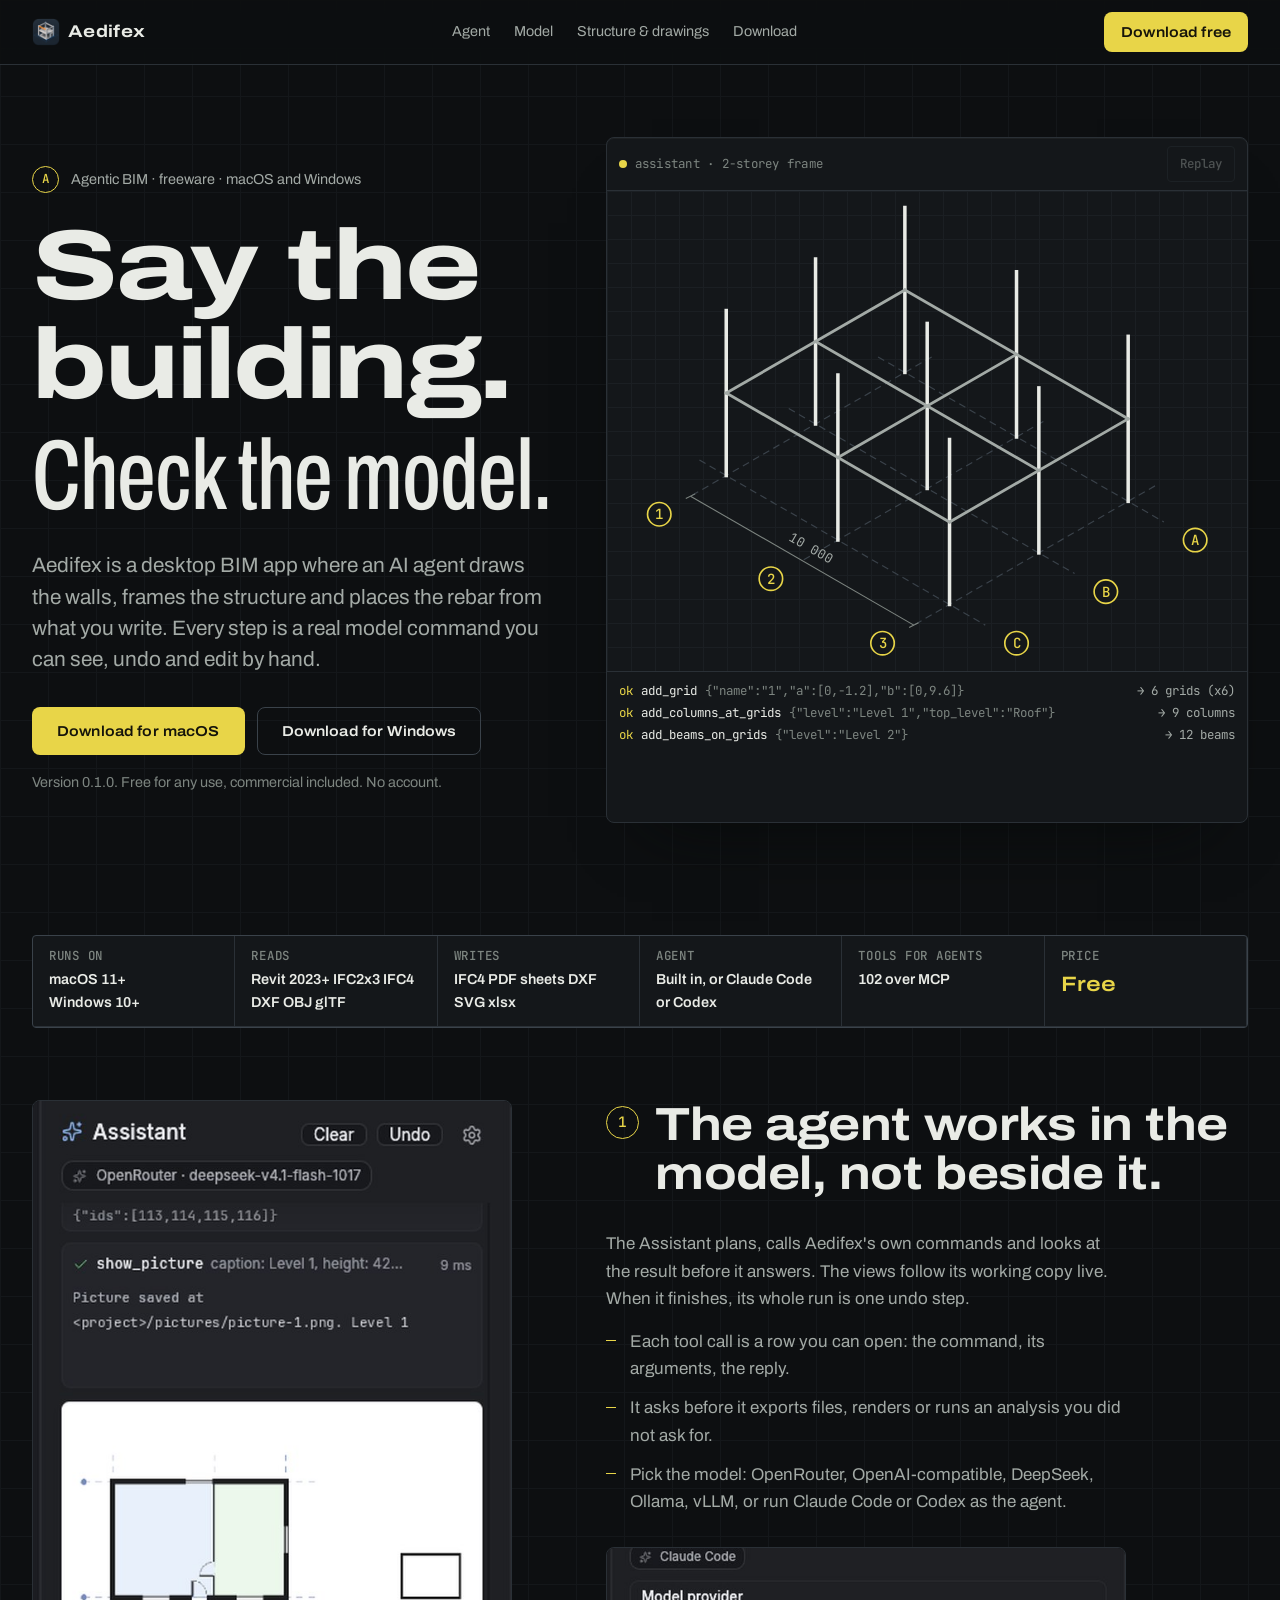
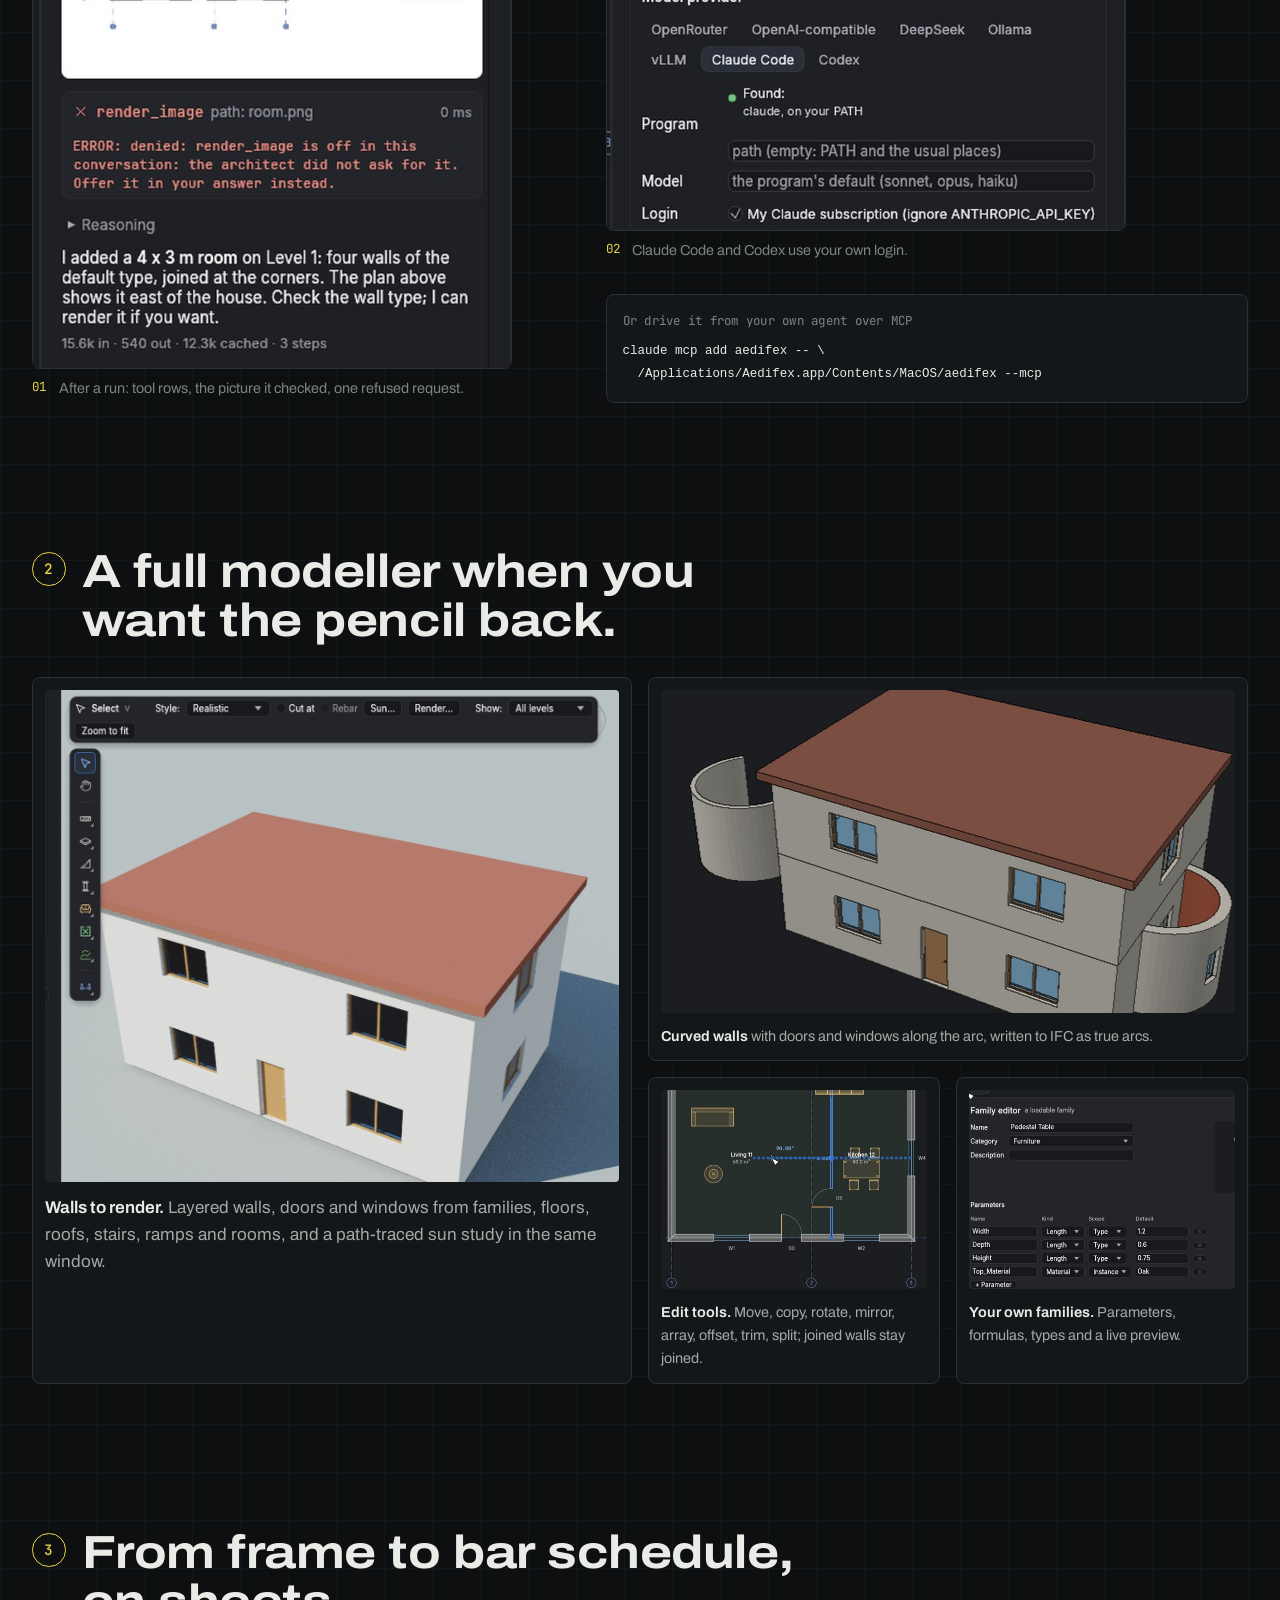
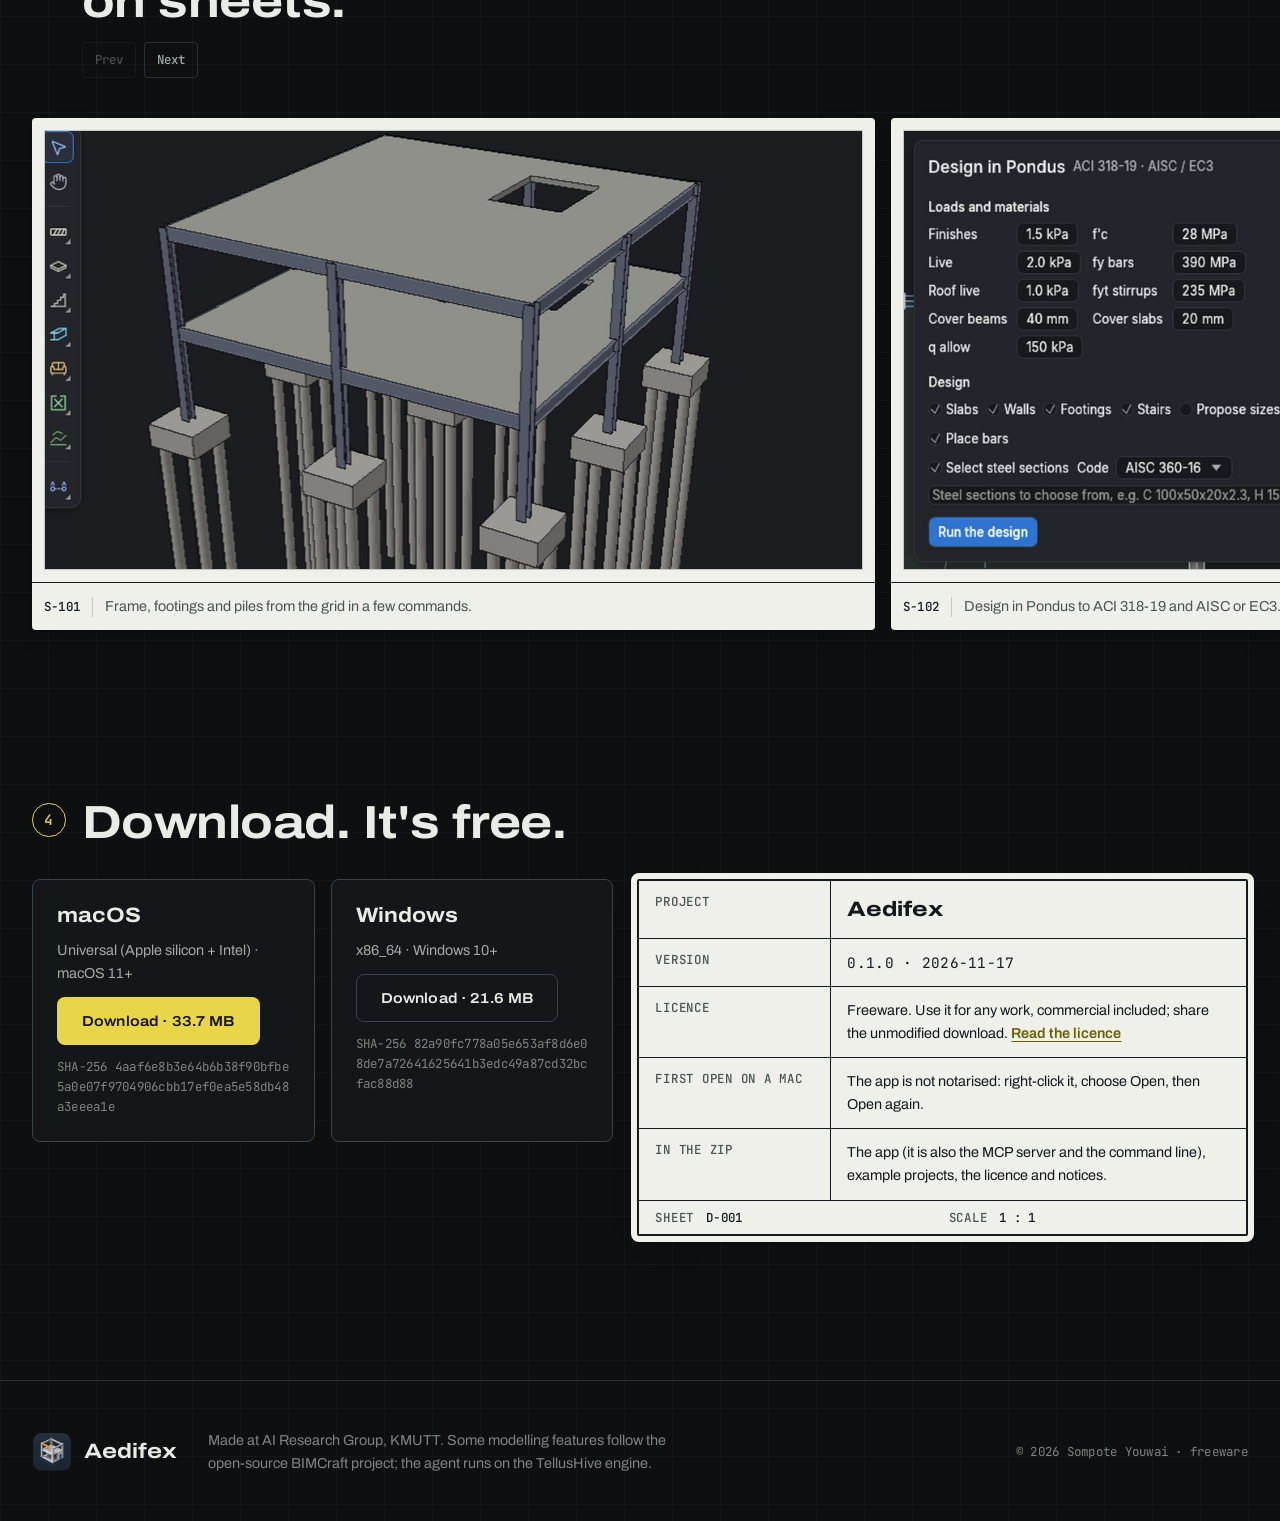
==== index.html @ 90feab01 "Aedifex website: freeware download site, version 0.1.0 Co-Authored-By: Claude Opus 5.5 <noreply@anth" ====
<!doctype html>
<html lang="en">
<head>
<meta charset="utf-8">
<meta name="viewport" content="width=device-width, initial-scale=1">
<title>Aedifex · agentic BIM, free</title>
<meta name="description" content="Aedifex is a free desktop BIM app where an AI agent models the building, the structure and the rebar from what you write, and you check the result. macOS and Windows.">
<meta name="theme-color" content="#0d0f11">
<link rel="icon" href="img/favicon.png">
<link rel="preconnect" href="https://fonts.googleapis.com">
<link rel="preconnect" href="https://fonts.gstatic.com" crossorigin>
<link href="https://fonts.googleapis.com/css2?family=Archivo:wdth,wght@62..125,300..800&family=JetBrains+Mono:wght@400;500&display=swap" rel="stylesheet">
<link rel="stylesheet" href="style.css">
<script>document.documentElement.classList.add("js");</script>
<script src="downloads/config.js" defer></script>
<script src="app.js" defer></script>
</head>
<body>
<a class="skip" href="#main">Skip to content</a>

<header class="topbar" id="top">
  <a class="brand" href="#top" aria-label="Aedifex, back to top">
    <img src="img/icon-256.png" alt="" width="28" height="28">
    <span>Aedifex</span>
  </a>
  <nav class="nav" aria-label="Sections">
    <a href="#agent">Agent</a>
    <a href="#model">Model</a>
    <a href="#documents">Structure &amp; drawings</a>
    <a href="#download">Download</a>
  </nav>
  <a class="btn btn-signal btn-sm" href="#download">Download free</a>
</header>

<main id="main">

<!-- 1 hero -->
<section class="hero" aria-labelledby="hero-title">
  <div class="hero-copy">
    <p class="kicker"><span class="bubble" aria-hidden="true">A</span>Agentic BIM · freeware · macOS and Windows</p>
    <h1 id="hero-title"><span class="wide">Say the building.</span> <span class="narrow">Check the model.</span></h1>
    <p class="lede">Aedifex is a desktop BIM app where an AI agent draws the walls, frames the structure and places the rebar from what you write. Every step is a real model command you can see, undo and edit by hand.</p>
    <div class="cta">
      <a class="btn btn-signal" href="#download" data-dl="mac">Download for macOS</a>
      <a class="btn btn-line" href="#download" data-dl="win">Download for Windows</a>
    </div>
    <p class="fine" id="hero-version">Free for any use, commercial included. No account.</p>
  </div>

  <figure class="stage" aria-label="An agent building a two-storey frame, step by step">
    <div class="stage-head">
      <span class="dot" aria-hidden="true"></span>
      <span class="mono stage-title">assistant · 2-storey frame</span>
      <button class="stage-replay" type="button" aria-label="Replay the build">Replay</button>
    </div>
    <div class="stage-canvas">
      <svg id="build" viewBox="0 0 640 420" role="img" aria-label="Axonometric drawing of a concrete frame: grid, columns, beams, slabs, walls and the rebar of one beam"></svg>
      <noscript><img class="stage-fallback" src="img/frame-wide.jpg" alt="A two-storey concrete frame on piles in Aedifex's 3D view"></noscript>
    </div>
    <ol class="calls" id="calls" aria-live="polite"></ol>
  </figure>
</section>

<!-- 2 title block facts -->
<section class="titleblock" aria-label="Aedifex at a glance">
  <dl>
    <div><dt>Runs on</dt><dd><span>macOS 11+</span> <span>Windows 10+</span></dd></div>
    <div><dt>Reads</dt><dd><span>Revit 2023+</span> <span>IFC2x3</span> <span>IFC4</span> <span>DXF</span> <span>OBJ</span> <span>glTF</span></dd></div>
    <div><dt>Writes</dt><dd><span>IFC4</span> <span>PDF sheets</span> <span>DXF</span> <span>SVG</span> <span>xlsx</span></dd></div>
    <div><dt>Agent</dt><dd><span>Built in,</span> <span>or Claude Code</span> <span>or Codex</span></dd></div>
    <div><dt>Tools for agents</dt><dd><span>102 over MCP</span></dd></div>
    <div><dt>Price</dt><dd class="signal">Free</dd></div>
  </dl>
</section>

<!-- 3 agent: the screenshot leads -->
<section class="agent" id="agent" aria-labelledby="agent-title">
  <div class="agent-grid">
    <figure class="shot shot-tall">
      <img src="img/assistant.jpg" alt="The Assistant panel: tool-call rows for add_walls and show_picture, the plan picture the agent looked at, a refused render request and its summary" loading="lazy" width="577" height="1047">
      <figcaption><span class="mono">01</span> After a run: tool rows, the picture it checked, one refused request.</figcaption>
    </figure>
    <div class="agent-text">
      <header class="sec-head">
        <span class="bubble" aria-hidden="true">1</span>
        <h2 id="agent-title">The agent works in the model, not beside it.</h2>
      </header>
      <p>The Assistant plans, calls Aedifex's own commands and looks at the result before it answers. The views follow its working copy live. When it finishes, its whole run is one undo step.</p>
      <ul class="ticks">
        <li>Each tool call is a row you can open: the command, its arguments, the reply.</li>
        <li>It asks before it exports files, renders or runs an analysis you did not ask for.</li>
        <li>Pick the model: OpenRouter, OpenAI-compatible, DeepSeek, Ollama, vLLM, or run Claude Code or Codex as the agent.</li>
      </ul>
      <figure class="shot shot-side">
        <img src="img/providers.jpg" alt="Assistant settings: the seven model providers, Claude Code chosen and found on this computer" loading="lazy" width="720" height="392">
        <figcaption><span class="mono">02</span> Claude Code and Codex use your own login.</figcaption>
      </figure>
      <div class="snippet">
        <p class="mono label">Or drive it from your own agent over MCP</p>
<pre><code>claude mcp add aedifex -- \
  /Applications/Aedifex.app/Contents/MacOS/aedifex --mcp</code></pre>
      </div>
    </div>
  </div>
</section>

<!-- 4 model -->
<section class="model" id="model" aria-labelledby="model-title">
  <header class="sec-head">
    <span class="bubble" aria-hidden="true">2</span>
    <h2 id="model-title">A full modeller when you want the pencil back.</h2>
  </header>
  <div class="bento">
    <figure class="cell lead">
      <img src="img/render.jpg" alt="Path-traced render of a two-storey house with a hipped roof, sun and shadows" loading="lazy" width="1222" height="1047">
      <figcaption><strong>Walls to render.</strong> Layered walls, doors and windows from families, floors, roofs, stairs, ramps and rooms, and a path-traced sun study in the same window.</figcaption>
    </figure>
    <figure class="cell wide">
      <img src="img/curved.jpg" alt="A house with two curved walls, one with windows in its bay" loading="lazy" width="1137" height="882">
      <figcaption><strong>Curved walls</strong> with doors and windows along the arc, written to IFC as true arcs.</figcaption>
    </figure>
    <figure class="cell">
      <img src="img/modify.jpg" alt="Rotate tool previewing a quarter turn of a partition wall, with the Modify card below the plan" loading="lazy" width="1044" height="1143">
      <figcaption><strong>Edit tools.</strong> Move, copy, rotate, mirror, array, offset, trim, split; joined walls stay joined.</figcaption>
    </figure>
    <figure class="cell">
      <img class="anchor-left" src="img/family.jpg" alt="Family editor: name, category, parameters with kinds and defaults, and a 3D preview of a pedestal table" loading="lazy" width="1440" height="790">
      <figcaption><strong>Your own families.</strong> Parameters, formulas, types and a live preview.</figcaption>
    </figure>
  </div>
</section>

<!-- 5 structure and drawings: a set of sheets -->
<section class="docs" id="documents" aria-labelledby="docs-title">
  <header class="sec-head">
    <span class="bubble" aria-hidden="true">3</span>
    <h2 id="docs-title">From frame to bar schedule, on sheets.</h2>
    <div class="strip-nav">
      <button class="strip-btn" type="button" data-dir="-1" aria-label="Previous sheet">Prev</button>
      <button class="strip-btn" type="button" data-dir="1" aria-label="Next sheet">Next</button>
    </div>
  </header>
  <div class="sheets" tabindex="0" aria-label="Sheets: structure and drawings">
    <figure class="sheet lead">
      <img src="img/frame-wide.jpg" alt="Concrete frame with columns, beams, slabs, pile caps and piles in 3D" loading="lazy" width="1224" height="656">
      <figcaption><span class="mono">S-101</span><span>Frame, footings and piles from the grid in a few commands.</span></figcaption>
    </figure>
    <figure class="sheet">
      <img class="anchor-left" src="img/pondus.jpg" alt="Design in Pondus card: loads, materials, covers and design options" loading="lazy" width="1104" height="1080">
      <figcaption><span class="mono">S-102</span><span>Design in Pondus to ACI 318-19 and AISC or EC3.</span></figcaption>
    </figure>
    <figure class="sheet">
      <img src="img/reinforce.jpg" alt="Reinforce card for a beam: top and bottom bars, stirrup zones, hooks and an ACI check with 8 rules passing" loading="lazy" width="630" height="897">
      <figcaption><span class="mono">S-103</span><span>Rebar by hand or by design, checked against ACI 318-19.</span></figcaption>
    </figure>
    <figure class="sheet paper">
      <img src="img/beam-bars.jpg" alt="Section through a reinforced beam: four bottom bars, two top bars and the stirrup with its hook" loading="lazy" width="640" height="760">
      <figcaption><span class="mono">S-104</span><span>Sections cut the bars; bending schedules give cut lengths and kilograms.</span></figcaption>
    </figure>
    <figure class="sheet paper">
      <img src="img/section.jpg" alt="Section through a two-storey house: layered walls, slabs, grids, levels, dimensions and a note" loading="lazy" width="1242" height="792">
      <figcaption><span class="mono">A-201</span><span>Sections and elevations with dimensions, tags and spot levels.</span></figcaption>
    </figure>
    <figure class="sheet paper">
      <img src="img/sheet.jpg" alt="A plan, a section and an elevation placed on an A1 sheet" loading="lazy" width="1263" height="384">
      <figcaption><span class="mono">A-301</span><span>Views placed on sheets at a scale, printed to PDF.</span></figcaption>
    </figure>
    <figure class="sheet">
      <img src="img/schedule.jpg" alt="Room schedule grouped by level: area, a calculated floor cost column, subtotals and a grand total" loading="lazy" width="1079" height="793">
      <figcaption><span class="mono">A-401</span><span>Schedules with your own parameters, formulas and totals, to xlsx.</span></figcaption>
    </figure>
  </div>
</section>

<!-- 6 download: the title block on paper -->
<section class="download" id="download" aria-labelledby="dl-title">
  <header class="sec-head">
    <span class="bubble" aria-hidden="true">4</span>
    <h2 id="dl-title">Download. It's free.</h2>
  </header>
  <div class="dl-sheet">
    <div class="dl-cards">
      <article class="dl-card" data-platform="mac">
        <h3>macOS</h3>
        <p class="meta">Universal (Apple silicon and Intel) · macOS 11 or later</p>
        <a class="btn btn-signal dl-link" href="#download" aria-disabled="true">Preparing download</a>
        <p class="hash mono"></p>
      </article>
      <article class="dl-card" data-platform="win">
        <h3>Windows</h3>
        <p class="meta">x86_64 · Windows 10 or later</p>
        <a class="btn btn-line dl-link" href="#download" aria-disabled="true">Preparing download</a>
        <p class="hash mono"></p>
      </article>
    </div>
    <div class="tb" aria-label="Release title block">
      <div class="tb-row"><span class="tb-k">Project</span><span class="tb-v tb-big">Aedifex</span></div>
      <div class="tb-row"><span class="tb-k">Version</span><span class="tb-v mono" id="dl-version">0.1.0</span></div>
      <div class="tb-row"><span class="tb-k">Licence</span><span class="tb-v">Freeware. Use it for any work, commercial included; share the unmodified download. <a href="downloads/LICENSE-FREEWARE.txt">Read the licence</a></span></div>
      <div class="tb-row"><span class="tb-k">First open on a Mac</span><span class="tb-v">The app is not notarised: right-click it, choose Open, then Open again.</span></div>
      <div class="tb-row"><span class="tb-k">In the zip</span><span class="tb-v">The app (it is also the MCP server and the command line), example projects, the licence and notices.</span></div>
      <div class="tb-foot"><span>Sheet</span><span class="mono">D-001</span><span>Scale</span><span class="mono">1 : 1</span></div>
    </div>
  </div>
</section>

</main>

<footer class="colophon">
  <div class="colo-grid">
    <p class="colo-mark"><img src="img/icon-256.png" alt="" width="40" height="40"> Aedifex</p>
    <p>Made at AI Research Group, KMUTT. Some modelling features follow the open-source BIMCraft project; the agent runs on the TellusHive engine.</p>
    <p class="mono">© 2026 Sompote Youwai · freeware</p>
  </div>
</footer>
</body>
</html>
---- style.css ----
/* Aedifex web2: graphite drawing board, paper-white sheets, one survey-yellow signal.
   Every value comes from the tokens below. Mobile is the base; wider layouts add on. */

:root {
  /* colour */
  --ink-0: #0d0f11;          /* board */
  --ink-1: #14171a;          /* raised board */
  --ink-2: #1b1f23;          /* cards */
  --line: #2a3036;           /* hairlines */
  --line-strong: #3a424a;
  --text: #e9ebe6;           /* off-white on board */
  --text-dim: #a3aaa6;
  --text-faint: #7d8580;
  --paper: #eef0e9;          /* drafting paper */
  --paper-line: #c4c8bf;
  --paper-ink: #16191b;
  --paper-dim: #4c5450;
  --signal: #e8d548;         /* survey-marker yellow */
  --signal-hover: #f2e26a;
  --signal-press: #d6c33c;
  --signal-ink: #15140a;     /* text on the signal */
  --paper-signal: #6b5f00;   /* the signal on paper, AA on --paper */
  --focus: #e8d548;

  /* type */
  --font: "Archivo", system-ui, -apple-system, "Segoe UI", sans-serif;
  --mono: "JetBrains Mono", ui-monospace, "SF Mono", Menlo, monospace;
  --fs-xs: 0.78rem;
  --fs-sm: 0.9rem;
  --fs-md: 1.0625rem;
  --fs-lg: 1.3rem;
  --fs-xl: clamp(1.7rem, 4.6vw, 2.9rem);
  --fs-hero: clamp(2.6rem, 8.6vw, 6.2rem);
  --lh-tight: 1.0;
  --lh-body: 1.6;

  /* space */
  --s1: 0.25rem; --s2: 0.5rem; --s3: 0.75rem; --s4: 1rem; --s5: 1.5rem;
  --s6: 2rem; --s7: 3rem; --s8: 4.5rem; --s9: 7rem;
  --gutter: 16px;
  --maxw: 1320px;

  /* shape and motion */
  --r-sm: 4px;
  --r: 8px;
  --hair: 1px solid var(--line);
  --ease: cubic-bezier(0.2, 0.7, 0.2, 1);
  --t-fast: 140ms;
  --t: 320ms;
  /* elevation: resting sheets, lifted sheets */
  --elev-1: 0 1px 2px rgba(6, 9, 8, 0.35), 0 12px 28px -18px rgba(6, 9, 8, 0.55);
  --elev-2: 0 2px 4px rgba(6, 9, 8, 0.3), 0 26px 48px -22px rgba(6, 9, 8, 0.6);
  --elev-3: 0 1px 0 rgba(233, 235, 230, 0.04) inset, 0 40px 70px -46px rgba(6, 9, 8, 0.9);
}

*, *::before, *::after { box-sizing: border-box; }
html { scroll-behavior: smooth; -webkit-text-size-adjust: 100%; }
body {
  margin: 0;
  background-color: var(--ink-0);
  color: var(--text);
  font-family: var(--font);
  font-size: var(--fs-md);
  line-height: var(--lh-body);
  font-variation-settings: "wdth" 100;
  overflow-x: hidden;
  /* the drawing board's grid */
  background-image:
    linear-gradient(var(--ink-1) 1px, transparent 1px),
    linear-gradient(90deg, var(--ink-1) 1px, transparent 1px);
  background-size: 48px 48px;
}
img { max-width: 100%; height: auto; display: block; }
a { color: inherit; }
::selection { background: var(--signal); color: var(--signal-ink); }
:focus-visible { outline: 2px solid var(--focus); outline-offset: 3px; border-radius: var(--r-sm); }

.mono { font-family: var(--mono); font-size: var(--fs-xs); letter-spacing: 0.02em; }
.skip { position: absolute; left: -9999px; top: var(--s2); background: var(--signal); color: var(--signal-ink); padding: var(--s2) var(--s4); border-radius: var(--r-sm); z-index: 10; }
.skip:focus { left: var(--s4); }

/* ---------------------------------------------------------------- buttons (8 states) */
.btn {
  display: inline-flex; align-items: center; justify-content: center; gap: var(--s2);
  min-height: 48px; padding: 0 var(--s5);
  font: 600 var(--fs-sm)/1 var(--font); font-variation-settings: "wdth" 112;
  letter-spacing: 0.01em; text-decoration: none;
  border-radius: var(--r); border: 1px solid transparent; cursor: pointer;
  transition: background var(--t-fast) var(--ease), color var(--t-fast) var(--ease), border-color var(--t-fast) var(--ease), transform var(--t-fast) var(--ease);
}
.btn-sm { min-height: 40px; padding: 0 var(--s4); }
.btn-signal { background: var(--signal); color: var(--signal-ink); }
.btn-signal:hover { background: var(--signal-hover); }
.btn-signal:active { transform: translateY(1px); background: var(--signal-press); }
.btn-line { background: transparent; color: var(--text); border-color: var(--line-strong); }
.btn-line:hover { border-color: var(--text-dim); background: var(--ink-2); }
.btn-line:active { transform: translateY(1px); background: var(--ink-1); }
.btn:focus-visible { outline: 2px solid var(--focus); outline-offset: 3px; }
.btn[aria-disabled="true"] { opacity: 0.5; cursor: not-allowed; pointer-events: none; }
.btn.is-loading { opacity: 0.75; cursor: progress; }
.btn.is-done { background: transparent; color: var(--signal); border-color: var(--signal); }

/* small square buttons: replay, sheet strip */
.stage-replay, .strip-btn {
  min-height: 36px; padding: 0 var(--s3);
  background: transparent; color: var(--text-dim); border: var(--hair); border-radius: var(--r-sm);
  font: 500 var(--fs-xs)/1 var(--mono); cursor: pointer;
  transition: color var(--t-fast), border-color var(--t-fast), background var(--t-fast);
}
.stage-replay:hover, .strip-btn:hover { color: var(--text); border-color: var(--line-strong); background: var(--ink-2); }
.stage-replay:active, .strip-btn:active { transform: translateY(1px); }
.stage-replay:disabled, .strip-btn:disabled { opacity: 0.4; cursor: not-allowed; }

/* ---------------------------------------------------------------- top bar */
.topbar {
  position: sticky; top: 0; z-index: 5;
  display: flex; align-items: center; justify-content: space-between; gap: var(--s4);
  padding: var(--s3) var(--gutter);
  background: rgba(13, 15, 17, 0.88);
  backdrop-filter: blur(10px);
  border-bottom: var(--hair);
}
.brand { display: inline-flex; align-items: center; gap: var(--s2); text-decoration: none; font-weight: 700; font-variation-settings: "wdth" 118; letter-spacing: 0.02em; }
.brand img { border-radius: 6px; }
.nav { display: none; gap: var(--s5); }
.nav a { color: var(--text-dim); text-decoration: none; font-size: var(--fs-sm); padding: var(--s2) 0; border-bottom: 1px solid transparent; transition: color var(--t-fast), border-color var(--t-fast); }
.nav a:hover { color: var(--text); border-bottom-color: var(--signal); }

/* ---------------------------------------------------------------- section heads */
main > section { padding: var(--s8) var(--gutter); max-width: var(--maxw); margin: 0 auto; }
.sec-head { display: grid; grid-template-columns: auto 1fr; align-items: start; gap: var(--s4); margin-bottom: var(--s6); }
.sec-head h2 {
  margin: 0; font-size: var(--fs-xl); line-height: 1.06; font-weight: 700;
  font-variation-settings: "wdth" 116; max-width: 22ch; letter-spacing: -0.01em;
}
/* grid bubble: the drawing's axis marker, used as the section marker */
.bubble {
  display: inline-grid; place-items: center; flex: none;
  width: 2.1rem; height: 2.1rem; border-radius: 50%;
  border: 1.5px solid var(--signal); color: var(--signal);
  font: 500 var(--fs-sm)/1 var(--mono);
}
.sec-head .bubble { margin-top: 0.35rem; }

/* ---------------------------------------------------------------- hero */
.hero { display: grid; gap: var(--s7); padding-top: var(--s7); }
.hero > * { min-width: 0; }
.kicker { display: flex; align-items: center; gap: var(--s3); margin: 0 0 var(--s5); color: var(--text-dim); font-size: var(--fs-sm); }
.kicker .bubble { width: 1.7rem; height: 1.7rem; font-size: var(--fs-xs); }
.hero h1 { margin: 0; font-size: var(--fs-hero); line-height: var(--lh-tight); letter-spacing: -0.02em; }
.hero h1 .wide { display: block; font-weight: 760; font-variation-settings: "wdth" 125; max-width: 11ch; }
/* the second line set condensed, at full contrast: the check is the point */
.hero h1 .narrow { display: block; margin-top: 0.12em; font-weight: 500; font-variation-settings: "wdth" 62; letter-spacing: -0.01em; color: var(--text); }
.lede { margin: var(--s5) 0 0; max-width: 46ch; color: var(--text-dim); font-size: var(--fs-lg); line-height: 1.5; }
.cta { display: flex; flex-wrap: wrap; gap: var(--s3); margin-top: var(--s6); }
.fine { margin: var(--s4) 0 0; color: var(--text-faint); font-size: var(--fs-sm); }

.stage {
  margin: 0; border: var(--hair); border-radius: var(--r); background: var(--ink-1);
  display: grid; grid-template-columns: minmax(0, 1fr); grid-template-rows: auto auto auto; overflow: hidden;
  box-shadow: var(--elev-3);
}
.stage-head { display: flex; align-items: center; gap: var(--s2); padding: var(--s2) var(--s3); border-bottom: var(--hair); color: var(--text-faint); min-width: 0; }
.stage-head .dot { width: 8px; height: 8px; border-radius: 50%; background: var(--signal); flex: none; }
.stage-title { white-space: nowrap; overflow: hidden; text-overflow: ellipsis; min-width: 0; }
.stage-replay { margin-left: auto; flex: none; display: none; }
.js .stage-replay { display: inline-block; }
.stage-canvas {
  position: relative; aspect-ratio: 4 / 3;
  background:
    linear-gradient(var(--ink-2) 1px, transparent 1px) 0 0 / 24px 24px,
    linear-gradient(90deg, var(--ink-2) 1px, transparent 1px) 0 0 / 24px 24px, var(--ink-1);
}
.stage-canvas svg { position: absolute; inset: 0; width: 100%; height: 100%; display: block; }
.stage-fallback { position: absolute; inset: 0; width: 100%; height: 100%; object-fit: cover; }
.calls { list-style: none; margin: 0; padding: var(--s2) var(--s3); border-top: var(--hair); min-height: 9.4rem; min-width: 0; font: 400 var(--fs-xs)/1.75 var(--mono); color: var(--text-faint); }
html:not(.js) .calls { display: none; }
.calls li { display: flex; gap: var(--s2); min-width: 0; white-space: nowrap; opacity: 0; transform: translateY(4px); transition: opacity var(--t) var(--ease), transform var(--t) var(--ease); }
.calls li.on { opacity: 1; transform: none; }
.calls .ok { color: var(--signal); flex: none; }
.calls .fn { color: var(--text); flex: none; }
.calls .args { display: none; flex: 1 1 auto; min-width: 0; overflow: hidden; text-overflow: ellipsis; }
.calls .out { flex: 0 1 auto; min-width: 0; overflow: hidden; text-overflow: ellipsis; color: var(--text-dim); }
@media (min-width: 480px) {
  .calls .args { display: block; }
  .calls .out { flex: none; }
}

/* svg drawing styles (viewBox units) */
#build .grid { stroke: var(--line-strong); stroke-width: 1; stroke-dasharray: 6 4; fill: none; }
#build .gb { fill: var(--ink-1); stroke: var(--signal); stroke-width: 1.4; }
#build .gbt { fill: var(--signal); font: 500 12px var(--mono); text-anchor: middle; dominant-baseline: central; }
#build .col { stroke: var(--text); stroke-width: 3; stroke-linecap: square; }
#build .beam { stroke: var(--text-dim); stroke-width: 2.4; stroke-linecap: square; }
#build .slab { fill: rgba(233, 235, 230, 0.07); stroke: var(--text-dim); stroke-width: 1; }
#build .wall { fill: rgba(232, 213, 72, 0.07); stroke: var(--text-faint); stroke-width: 1; }
#build .rebar { stroke: var(--signal); stroke-width: 2; fill: none; stroke-linecap: round; }
#build .stirrup { stroke: var(--signal); stroke-width: 1.2; fill: none; opacity: 0.85; }
#build .dim { stroke: var(--text-faint); stroke-width: 0.9; }
#build .dimt { fill: var(--text-dim); font: 400 11px var(--mono); text-anchor: middle; }
#build .draw { transition: opacity var(--t) var(--ease); }
#build .hidden { opacity: 0; }

/* ---------------------------------------------------------------- title block facts */
.titleblock { padding-top: 0 !important; padding-bottom: 0 !important; }
.titleblock dl {
  margin: 0; display: grid; grid-template-columns: 1fr;
  border: 1px solid var(--line-strong); border-radius: var(--r-sm); background: var(--ink-1);
}
.titleblock dl > div { padding: var(--s3) var(--s4); border-right: var(--hair); border-bottom: var(--hair); min-width: 0; }
.titleblock dt { font: 500 var(--fs-xs)/1.3 var(--mono); color: var(--text-faint); text-transform: uppercase; letter-spacing: 0.06em; }
.titleblock dd { margin: var(--s1) 0 0; font-size: var(--fs-sm); font-weight: 600; }
.titleblock dd span { white-space: nowrap; }
.titleblock dd.signal { color: var(--signal); font-size: var(--fs-lg); font-variation-settings: "wdth" 120; }

/* ---------------------------------------------------------------- agent */
.agent-grid { display: grid; gap: var(--s7); }
.agent-grid > * { min-width: 0; }
.agent-text > p { margin: 0 0 var(--s4); color: var(--text-dim); max-width: 52ch; }
.ticks { list-style: none; padding: 0; margin: 0 0 var(--s6); display: grid; gap: var(--s3); max-width: 52ch; }
.ticks li { position: relative; padding-left: var(--s5); color: var(--text-dim); }
.ticks li::before { content: ""; position: absolute; left: 0; top: 0.72em; width: 10px; height: 1px; background: var(--signal); }
.snippet { border: var(--hair); border-radius: var(--r); background: var(--ink-1); padding: var(--s4); margin-top: var(--s6); }
.snippet .label { margin: 0 0 var(--s2); color: var(--text-faint); }
.snippet pre { margin: 0; overflow-x: auto; font: 400 var(--fs-xs)/1.7 var(--mono); color: var(--text); }
.shot { margin: 0; }
.shot img { border: var(--hair); border-radius: var(--r); }
.shot figcaption { margin-top: var(--s2); color: var(--text-faint); font-size: var(--fs-sm); display: flex; gap: var(--s3); }
.shot figcaption .mono { color: var(--signal); }
.shot-tall { max-width: 480px; width: 100%; }
.shot-side { max-width: 520px; }

/* ---------------------------------------------------------------- model bento */
.bento { display: grid; gap: var(--s4); }
.cell { margin: 0; background: var(--ink-1); border: var(--hair); border-radius: var(--r); padding: var(--s3); display: grid; gap: var(--s3); align-content: start; transition: border-color var(--t) var(--ease); }
.cell:hover { border-color: var(--line-strong); }
.cell img { border-radius: var(--r-sm); width: 100%; aspect-ratio: 4 / 3; object-fit: cover; object-position: 50% 40%; }
.cell.lead img { aspect-ratio: 7 / 6; }
.cell img.anchor-left, .sheet img.anchor-left { object-position: 0 0; }
.cell figcaption { color: var(--text-dim); font-size: var(--fs-sm); }
.cell figcaption strong { color: var(--text); font-weight: 650; }
.cell.lead figcaption { font-size: var(--fs-md); }

/* ---------------------------------------------------------------- sheets */
.docs { max-width: none !important; padding-left: 0 !important; padding-right: 0 !important; }
.docs .sec-head { max-width: var(--maxw); margin-left: auto; margin-right: auto; padding: 0 var(--gutter); grid-template-columns: auto 1fr; }
.strip-nav { grid-column: 2; display: flex; gap: var(--s2); }
.sheets {
  --pad: var(--gutter);
  display: grid; grid-auto-flow: column; grid-auto-columns: 86%; gap: var(--s4);
  overflow-x: auto; scroll-snap-type: x mandatory; scroll-padding-inline: var(--pad);
  padding: var(--s2) var(--pad) var(--s5);
  scrollbar-color: var(--line-strong) transparent;
}
.sheets:focus-visible { outline-offset: -2px; }
.sheet {
  scroll-snap-align: start; margin: 0;
  display: grid; grid-template-rows: 1fr auto;
  background: var(--paper); color: var(--paper-ink);
  border-radius: var(--r-sm); padding: var(--s3) var(--s3) 0;
  box-shadow: var(--elev-1);
  transition: transform var(--t) var(--ease), box-shadow var(--t) var(--ease);
}
.sheet:hover { transform: translateY(-4px); box-shadow: var(--elev-2); }
.sheet img { width: 100%; height: 100%; aspect-ratio: 1 / 1; object-fit: cover; object-position: 50% 30%; border: 1px solid var(--paper-line); background: var(--ink-0); }
/* plotted drawings sit on the paper itself, uncropped */
.sheet.paper img { object-fit: contain; background: var(--paper); border-color: transparent; }
.sheet figcaption {
  display: grid; grid-template-columns: auto 1fr; gap: var(--s3); align-items: baseline;
  margin: var(--s3) calc(var(--s3) * -1) 0; padding: var(--s3);
  border-top: 1.5px solid var(--paper-ink); font-size: var(--fs-sm); color: var(--paper-dim);
}
.sheet figcaption .mono { color: var(--paper-ink); font-weight: 500; border-right: 1px solid var(--paper-line); padding-right: var(--s3); }

/* ---------------------------------------------------------------- download: a title block on paper */
.dl-sheet { display: grid; gap: var(--s5); }
.dl-sheet > * { min-width: 0; }
.dl-cards { display: grid; gap: var(--s4); }
.dl-card { border: 1px solid var(--line-strong); border-radius: var(--r); background: var(--ink-1); padding: var(--s5); display: grid; gap: var(--s3); align-content: start; }
.dl-card h3 { margin: 0; font-size: var(--fs-lg); font-variation-settings: "wdth" 112; font-weight: 700; line-height: 1.1; }
.dl-card .meta { margin: 0; color: var(--text-dim); font-size: var(--fs-sm); }
.dl-card .btn { justify-self: start; }
.hash { margin: 0; color: var(--text-faint); word-break: break-all; min-height: 1.2em; }
.tb { background: var(--paper); color: var(--paper-ink); border: 2px solid var(--paper-ink); outline: 6px solid var(--paper); border-radius: 2px; box-shadow: var(--elev-1); }
.tb-row { display: grid; grid-template-columns: 1fr; border-bottom: 1px solid var(--paper-ink); }
.tb-k { padding: var(--s2) var(--s4) 0; font: 500 var(--fs-xs)/1.4 var(--mono); color: var(--paper-dim); text-transform: uppercase; letter-spacing: 0.06em; }
.tb-v { padding: var(--s1) var(--s4) var(--s3); font-size: var(--fs-sm); }
.tb-big { font-size: var(--fs-lg); font-weight: 750; font-variation-settings: "wdth" 122; }
.tb-v a { color: var(--paper-signal); font-weight: 600; text-underline-offset: 3px; }
.tb-v a:hover { color: var(--paper-ink); }
.tb-foot { display: grid; grid-template-columns: auto 1fr auto 1fr; gap: var(--s3); padding: var(--s2) var(--s4); font: 500 var(--fs-xs)/1.4 var(--mono); color: var(--paper-dim); text-transform: uppercase; letter-spacing: 0.06em; }
.tb-foot .mono { color: var(--paper-ink); text-transform: none; }

/* ---------------------------------------------------------------- colophon */
.colophon { border-top: var(--hair); margin-top: var(--s8); padding: var(--s7) var(--gutter); }
.colo-grid { max-width: var(--maxw); margin: 0 auto; display: grid; gap: var(--s4); color: var(--text-faint); font-size: var(--fs-sm); }
.colo-mark { display: flex; align-items: center; gap: var(--s3); margin: 0; color: var(--text); font-size: var(--fs-lg); font-weight: 700; font-variation-settings: "wdth" 120; }
.colo-mark img { border-radius: var(--r); }
.colo-grid p { margin: 0; max-width: 60ch; }

/* ---------------------------------------------------------------- reveal on scroll (JS adds .rv) */
.rv { opacity: 0; transform: translateY(18px); transition: opacity 700ms var(--ease), transform 700ms var(--ease); }
.rv.in { opacity: 1; transform: none; }

/* ---------------------------------------------------------------- wider screens */
@media (min-width: 360px) {
  .titleblock dl { grid-template-columns: 1fr 1fr; }
}
@media (min-width: 720px) {
  :root { --gutter: 32px; }
  .titleblock dl { grid-template-columns: repeat(3, 1fr); }
  .sheets { grid-auto-columns: 58%; }
  .dl-cards { grid-template-columns: 1fr 1fr; }
  .tb-row { grid-template-columns: 12rem 1fr; }
  .tb-k { padding: var(--s3) var(--s4); border-right: 1px solid var(--paper-ink); }
  .tb-v { padding: var(--s3) var(--s4); }
  .bento { grid-template-columns: repeat(2, 1fr); }
  .bento .lead, .bento .wide { grid-column: 1 / -1; }
  .bento .wide img { aspect-ratio: 16 / 9; }
  .agent-grid { grid-template-columns: minmax(0, 0.9fr) minmax(0, 1.1fr); align-items: start; }
}
@media (min-width: 1040px) {
  .nav { display: flex; }
  .hero { grid-template-columns: minmax(0, 0.9fr) minmax(0, 1.1fr); align-items: center; padding-top: var(--s8); padding-bottom: var(--s9); }
  .titleblock dl { grid-template-columns: repeat(6, 1fr); }
  .bento { grid-template-columns: repeat(4, 1fr); }
  .bento .lead { grid-column: 1 / 3; grid-row: 1 / 3; }
  .bento .wide { grid-column: 3 / 5; }
  .bento .wide img { aspect-ratio: 16 / 9; }
  .sheets { --pad: max(var(--gutter), calc((100vw - var(--maxw)) / 2 + var(--gutter))); grid-auto-columns: 34%; }
  .sheet.lead { grid-column: span 2; }
  .sheet.lead img { aspect-ratio: auto; }
  .dl-sheet { grid-template-columns: 1fr 1.05fr; align-items: start; }
  .colo-grid { grid-template-columns: auto 1fr auto; align-items: center; gap: var(--s6); }
}

@media (prefers-reduced-motion: reduce) {
  html { scroll-behavior: auto; }
  *, *::before, *::after { transition-duration: 0ms !important; animation-duration: 0ms !important; }
  .rv { opacity: 1; transform: none; }
}
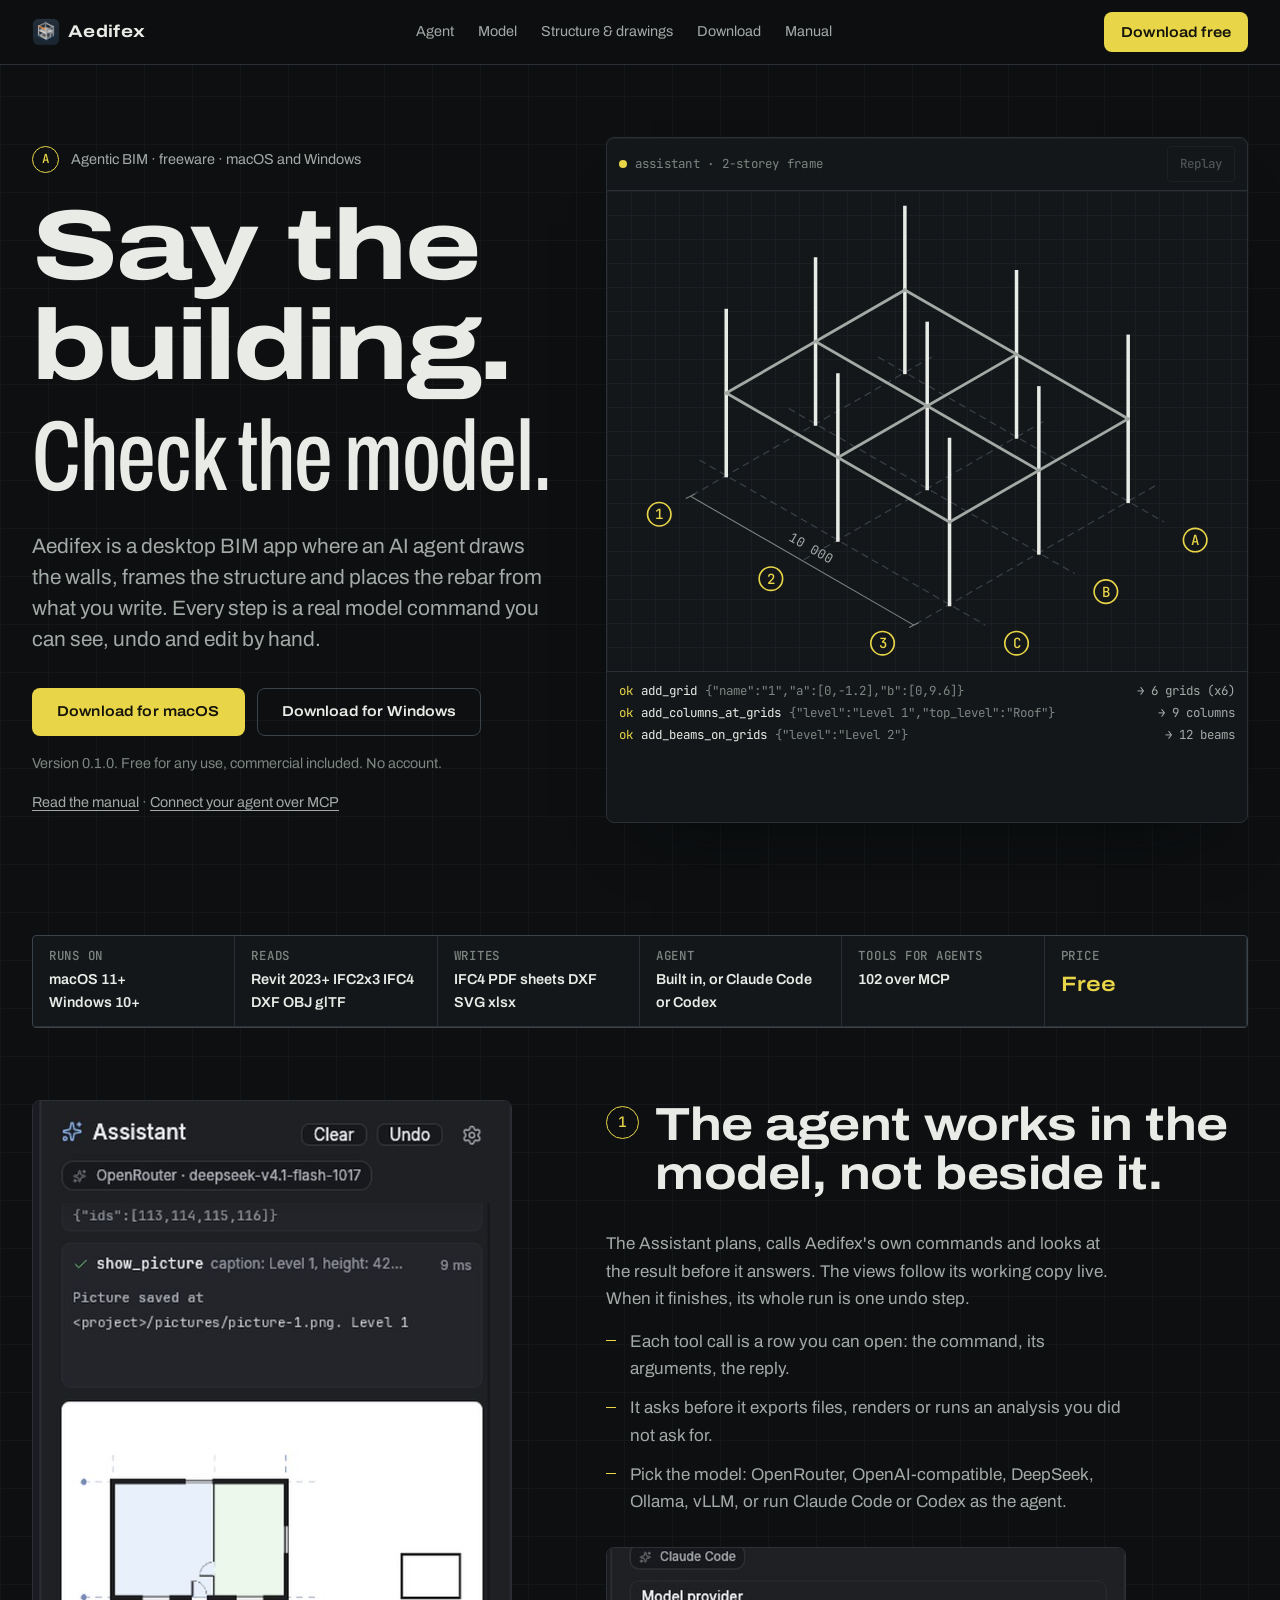
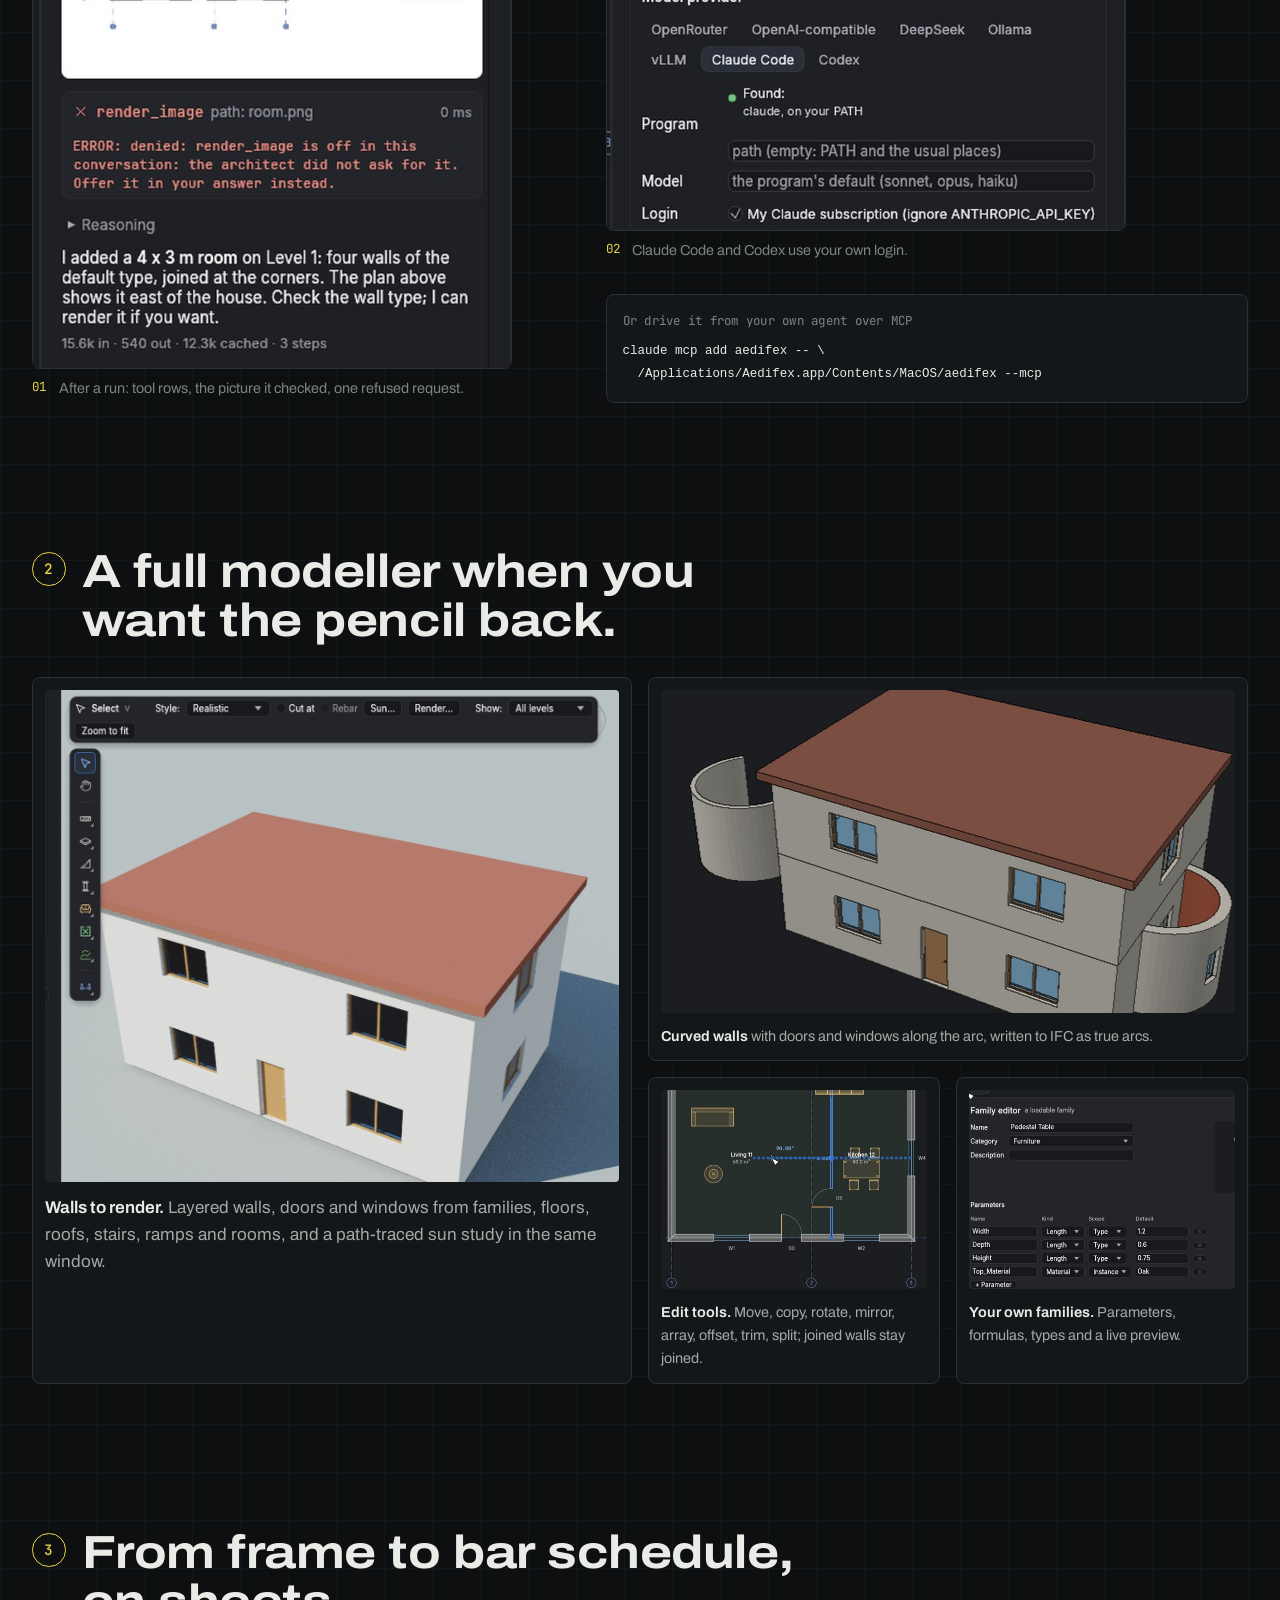
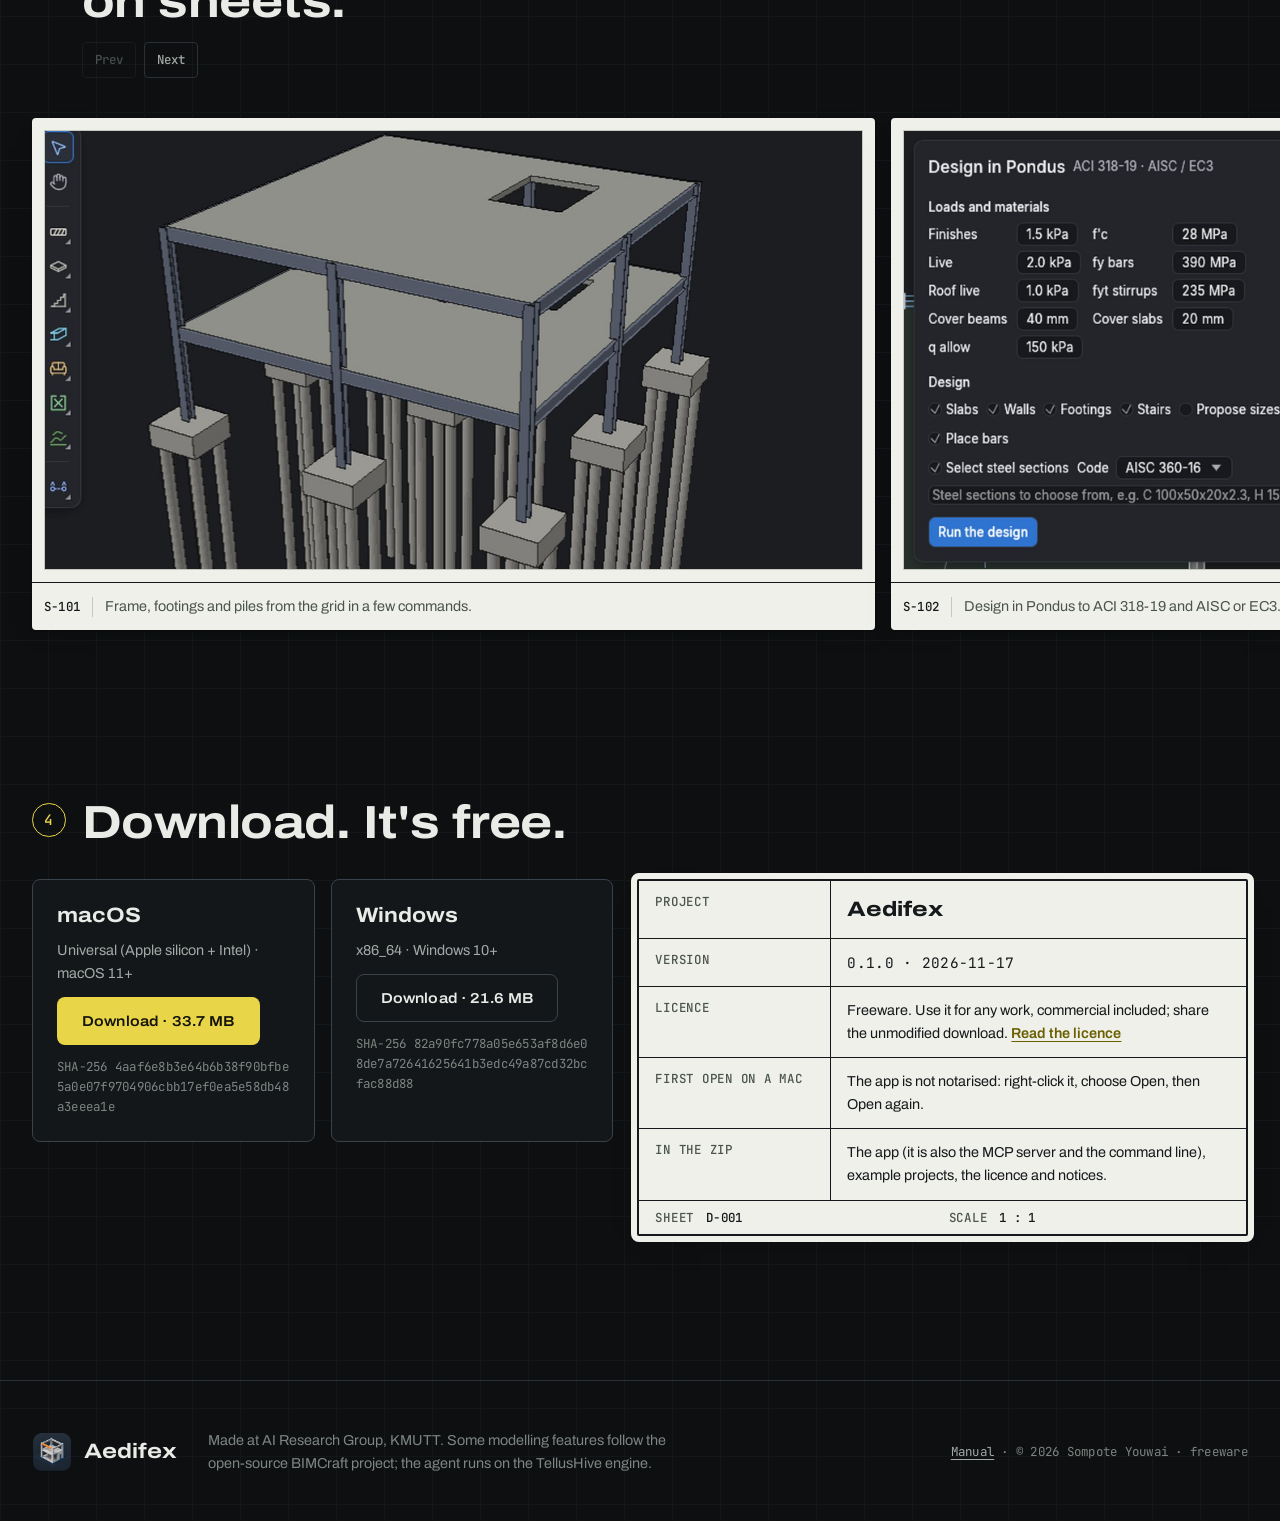
==== commit bf72cdbd: "User manual: modelling, editing, structure and rebar, drawings, exchange, the Assistant, MCP, Pondus" ====
--- a/index.html
+++ b/index.html
@@ -28,6 +28,7 @@
     <a href="#model">Model</a>
     <a href="#documents">Structure &amp; drawings</a>
     <a href="#download">Download</a>
+    <a href="manual.html">Manual</a>
   </nav>
   <a class="btn btn-signal btn-sm" href="#download">Download free</a>
 </header>
@@ -45,6 +46,7 @@
       <a class="btn btn-line" href="#download" data-dl="win">Download for Windows</a>
     </div>
     <p class="fine" id="hero-version">Free for any use, commercial included. No account.</p>
+    <p class="fine"><a class="textlink" href="manual.html">Read the manual</a> · <a class="textlink" href="manual.html#mcp">Connect your agent over MCP</a></p>
   </div>
 
   <figure class="stage" aria-label="An agent building a two-storey frame, step by step">
@@ -210,7 +212,7 @@
   <div class="colo-grid">
     <p class="colo-mark"><img src="img/icon-256.png" alt="" width="40" height="40"> Aedifex</p>
     <p>Made at AI Research Group, KMUTT. Some modelling features follow the open-source BIMCraft project; the agent runs on the TellusHive engine.</p>
-    <p class="mono">© 2026 Sompote Youwai · freeware</p>
+    <p class="mono"><a class="textlink" href="manual.html">Manual</a> · © 2026 Sompote Youwai · freeware</p>
   </div>
 </footer>
 </body>
--- a/style.css
+++ b/style.css
@@ -154,6 +154,8 @@
 .lede { margin: var(--s5) 0 0; max-width: 46ch; color: var(--text-dim); font-size: var(--fs-lg); line-height: 1.5; }
 .cta { display: flex; flex-wrap: wrap; gap: var(--s3); margin-top: var(--s6); }
 .fine { margin: var(--s4) 0 0; color: var(--text-faint); font-size: var(--fs-sm); }
+.textlink { color: var(--text-dim); text-underline-offset: 3px; }
+.textlink:hover { color: var(--signal); }
 
 .stage {
   margin: 0; border: var(--hair); border-radius: var(--r); background: var(--ink-1);
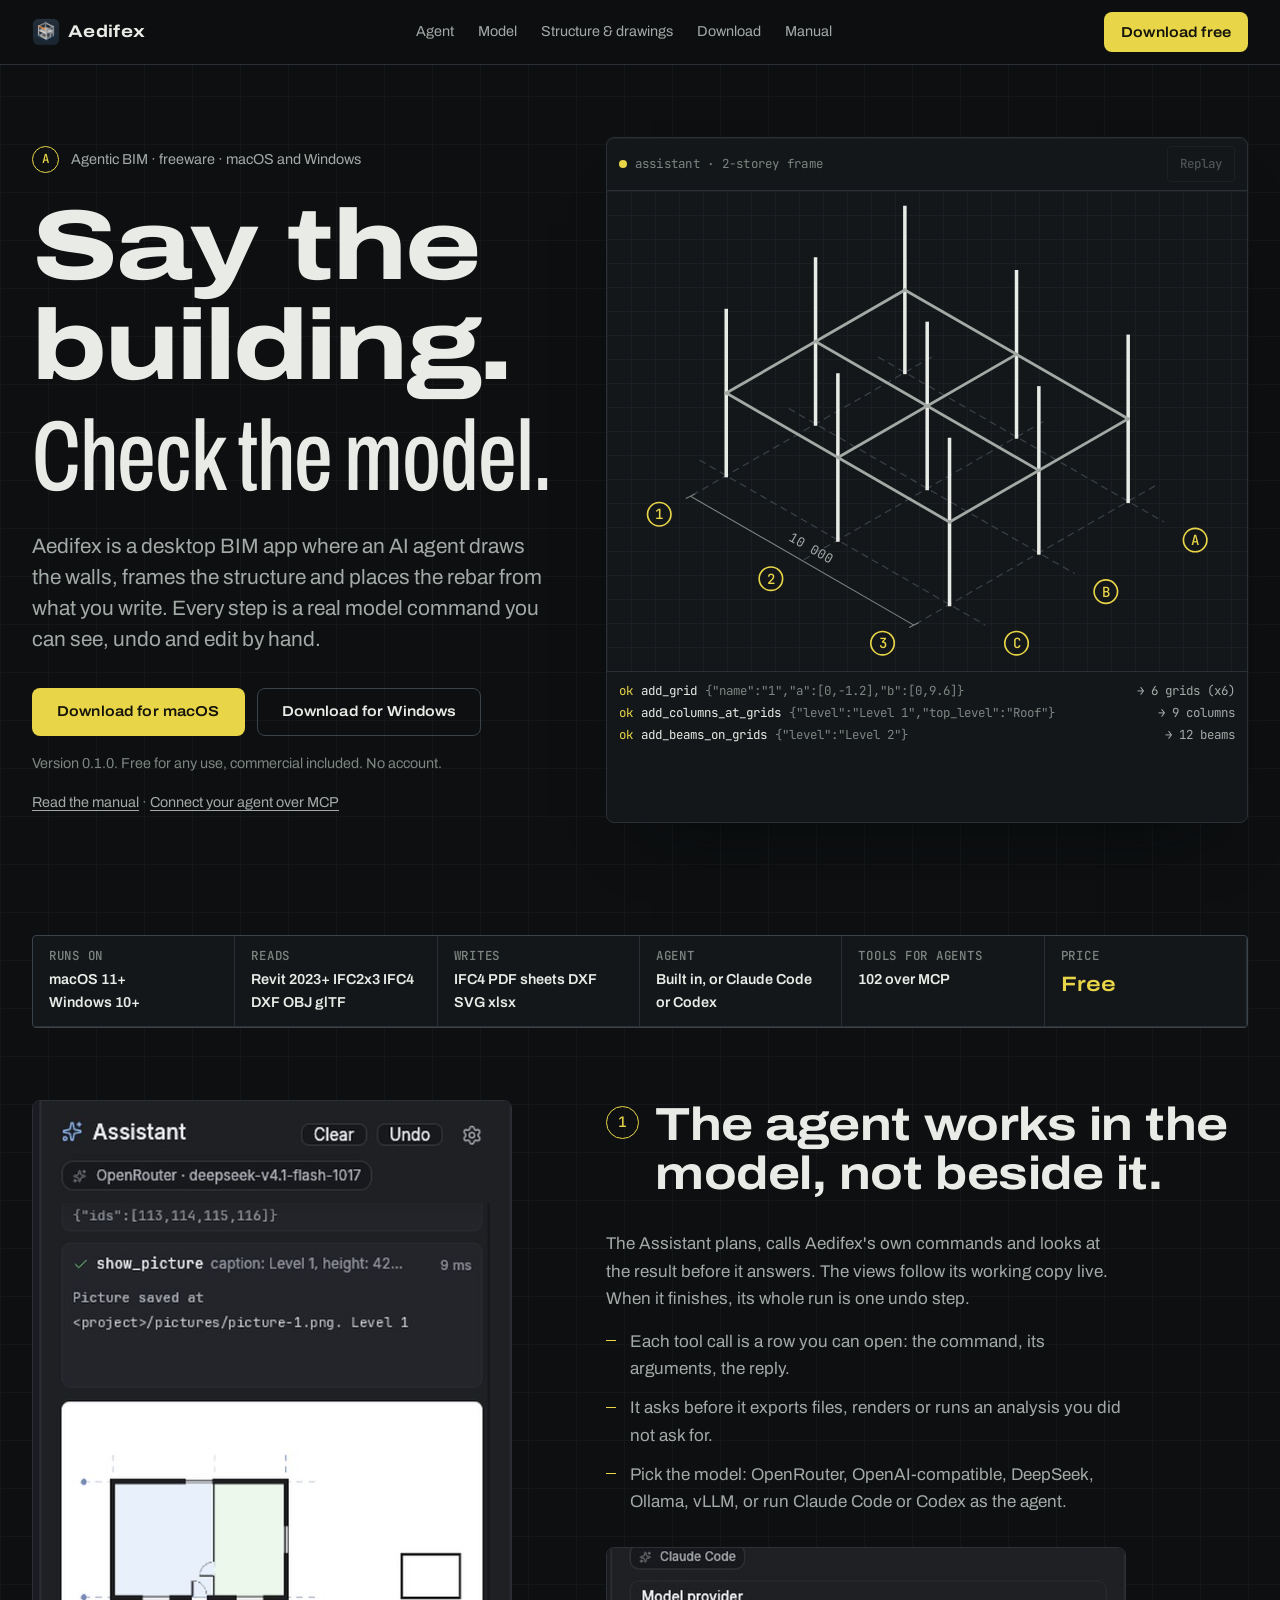
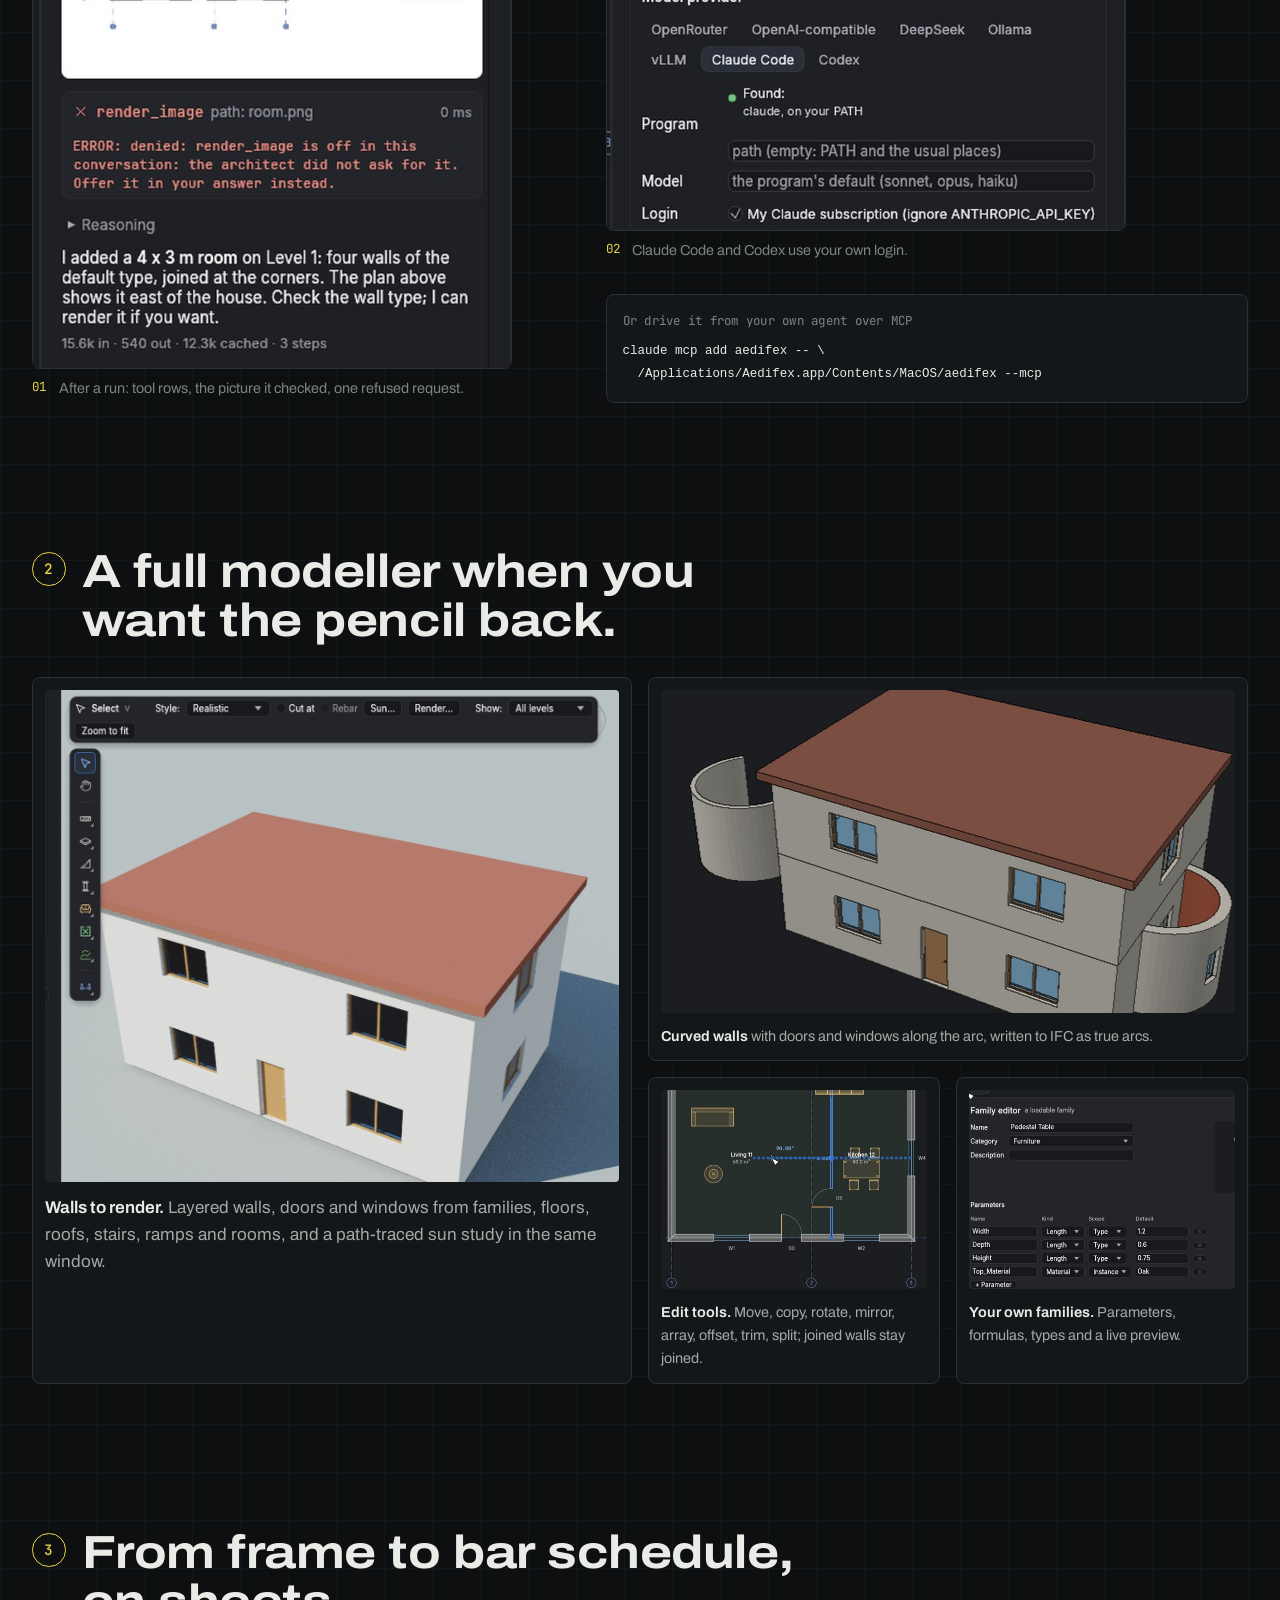
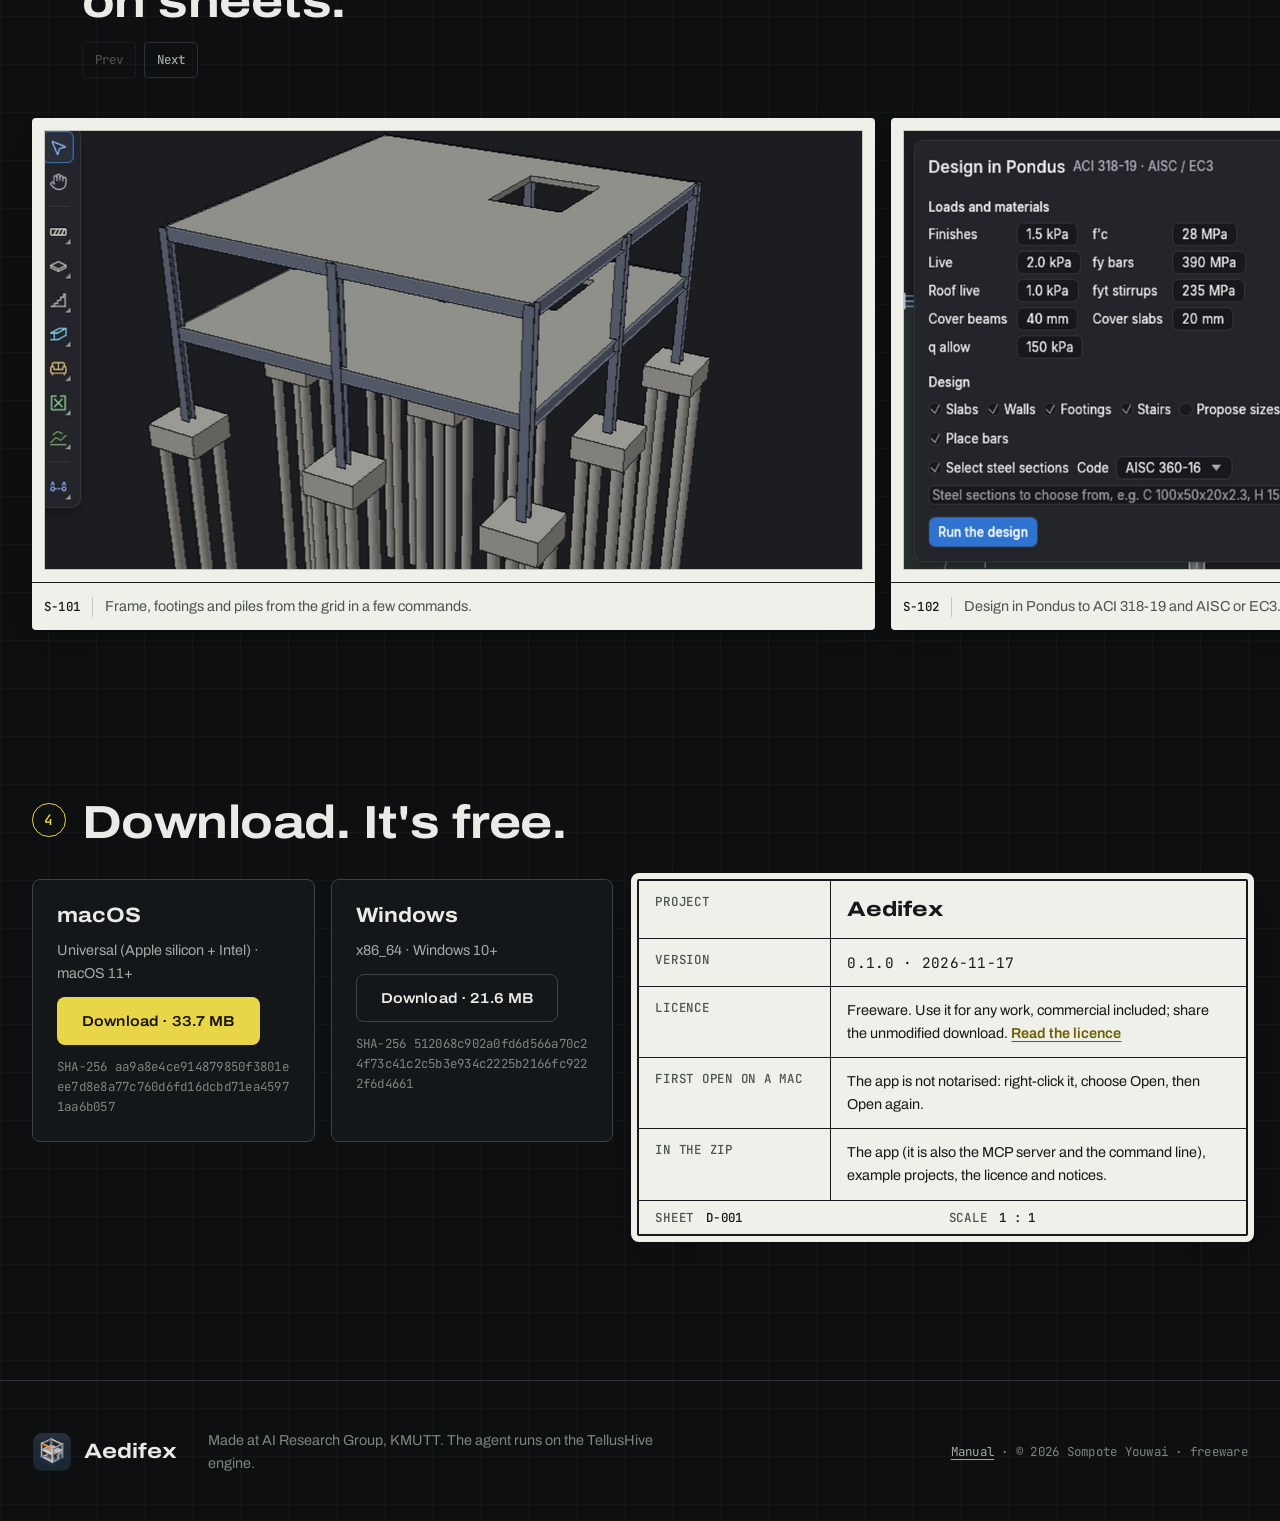
==== commit 1e6180e7: "Footer: drop the BIMCraft line Co-Authored-By: Claude Opus 5.5 <noreply@anthropic.com>" ====
--- a/index.html
+++ b/index.html
@@ -211,7 +211,7 @@
 <footer class="colophon">
   <div class="colo-grid">
     <p class="colo-mark"><img src="img/icon-256.png" alt="" width="40" height="40"> Aedifex</p>
-    <p>Made at AI Research Group, KMUTT. Some modelling features follow the open-source BIMCraft project; the agent runs on the TellusHive engine.</p>
+    <p>Made at AI Research Group, KMUTT. The agent runs on the TellusHive engine.</p>
     <p class="mono"><a class="textlink" href="manual.html">Manual</a> · © 2026 Sompote Youwai · freeware</p>
   </div>
 </footer>
